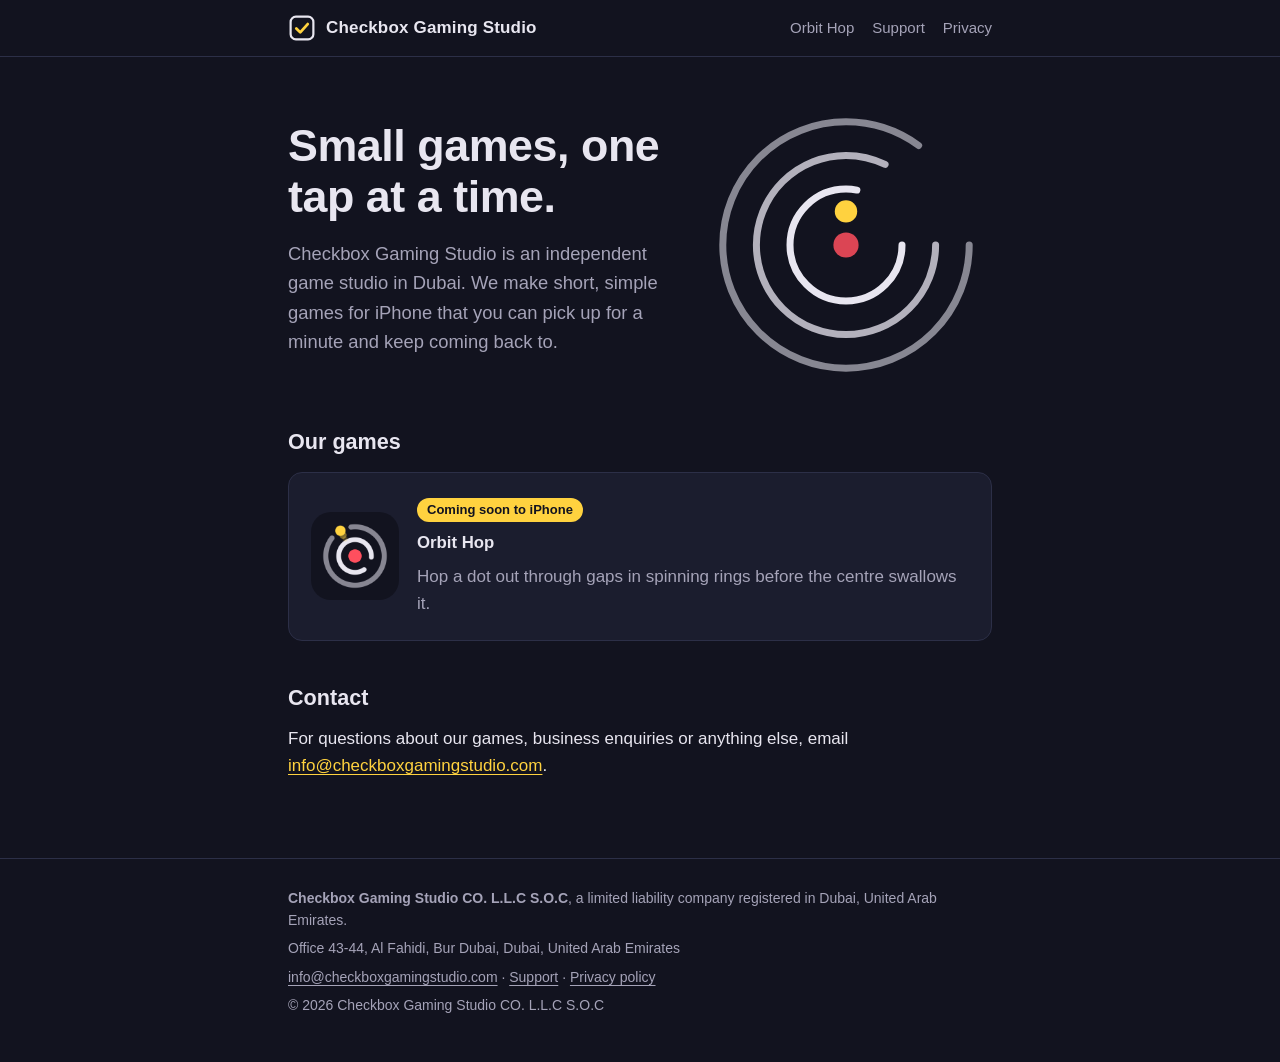
==== index.html @ 4ee4894c "Company website: home, Orbit Hop, support, privacy policy Co-Authored-By: Claude Opus 5.5 <noreply@a" ====
<!doctype html>
<html lang="en">
<head>
  <meta charset="utf-8">
  <meta name="viewport" content="width=device-width, initial-scale=1">
  <title>Checkbox Gaming Studio</title>
  <meta name="description" content="Checkbox Gaming Studio is an independent game studio in Dubai making small, simple games for iPhone.">
  <link rel="icon" href="/assets/favicon.svg" type="image/svg+xml">
  <link rel="stylesheet" href="/assets/style.css">
</head>
<body>
  <header class="site-header">
    <div class="wrap">
      <a class="brand" href="/">
        <svg viewBox="0 0 32 32" aria-hidden="true"><rect x="3" y="3" width="26" height="26" rx="6" fill="none" stroke="#e8e6f0" stroke-width="2.5"/><path d="M9.5 16.5l4.5 4.5 8.5-9.5" fill="none" stroke="#ffd23f" stroke-width="3.2" stroke-linecap="round" stroke-linejoin="round"/></svg>
        Checkbox Gaming Studio
      </a>
      <nav class="nav" aria-label="Main">
        <a href="/orbit-hop/">Orbit Hop</a>
        <a href="/support/">Support</a>
        <a href="/privacy/">Privacy</a>
      </nav>
    </div>
  </header>

  <main>
    <div class="wrap">
      <section class="hero">
        <div>
          <h1>Small games, one tap at a time.</h1>
          <p class="lead">Checkbox Gaming Studio is an independent game studio in Dubai. We make short, simple games for iPhone that you can pick up for a minute and keep coming back to.</p>
        </div>
        <svg class="orbit" viewBox="0 0 200 200" role="img" aria-label="Rotating rings with gaps, and a yellow dot orbiting inside them">
          <circle class="ring r1" cx="100" cy="100" r="88" stroke-width="5" stroke-dasharray="470 83" opacity="0.55"/>
          <circle class="ring r2" cx="100" cy="100" r="64" stroke-width="5" stroke-dasharray="330 72" opacity="0.75"/>
          <circle class="ring r3" cx="100" cy="100" r="40" stroke-width="5" stroke-dasharray="196 55"/>
          <g class="dot-path"><circle cx="100" cy="76" r="8" fill="#ffd23f"/></g>
          <circle cx="100" cy="100" r="9" fill="#ff4f5e" opacity="0.85"/>
        </svg>
      </section>

      <h2>Our games</h2>
      <a class="card game-card" href="/orbit-hop/" style="text-decoration:none;color:inherit">
        <img src="/assets/orbit-hop-icon.png" alt="Orbit Hop app icon" width="88" height="88">
        <div>
          <span class="badge">Coming soon to iPhone</span>
          <h3>Orbit Hop</h3>
          <p class="muted">Hop a dot out through gaps in spinning rings before the centre swallows it.</p>
        </div>
      </a>

      <h2>Contact</h2>
      <p>For questions about our games, business enquiries or anything else, email <a href="mailto:info@checkboxgamingstudio.com">info@checkboxgamingstudio.com</a>.</p>
    </div>
  </main>

  <footer class="site-footer">
    <div class="wrap">
      <p><strong>Checkbox Gaming Studio CO. L.L.C S.O.C</strong>, a limited liability company registered in Dubai, United Arab Emirates.</p>
      <p>Office 43-44, Al Fahidi, Bur Dubai, Dubai, United Arab Emirates</p>
      <p><a href="mailto:info@checkboxgamingstudio.com">info@checkboxgamingstudio.com</a> · <a href="/support/">Support</a> · <a href="/privacy/">Privacy policy</a></p>
      <p>© 2026 Checkbox Gaming Studio CO. L.L.C S.O.C</p>
    </div>
  </footer>
</body>
</html>
---- assets/style.css ----
/* Checkbox Gaming Studio: colours from Orbit Hop's "Night" theme. */
:root {
  --bg: #12131f;
  --surface: #1b1d2e;
  --line: #2c2f47;
  --text: #e8e6f0;
  --muted: #a5a3b8;
  --accent: #ffd23f;
  --alert: #ff4f5e;
  --radius: 14px;
  --max: 46rem;
  color-scheme: dark;
}

* { box-sizing: border-box; }

html { -webkit-text-size-adjust: 100%; }

body {
  margin: 0;
  background: var(--bg);
  color: var(--text);
  font: 17px/1.6 -apple-system, BlinkMacSystemFont, "Segoe UI", Roboto, "Helvetica Neue", Arial, sans-serif;
}

a { color: var(--accent); text-underline-offset: 0.18em; }
a:hover { text-decoration-thickness: 2px; }
a:focus-visible { outline: 2px solid var(--accent); outline-offset: 3px; border-radius: 4px; }

.wrap { max-width: var(--max); margin: 0 auto; padding: 0 16px; }

/* Header */
.site-header { border-bottom: 1px solid var(--line); }
.site-header .wrap {
  display: flex; align-items: center; justify-content: space-between;
  gap: 16px; flex-wrap: wrap; padding-top: 14px; padding-bottom: 14px;
}
.brand {
  display: flex; align-items: center; gap: 10px;
  color: var(--text); text-decoration: none; font-weight: 700; letter-spacing: 0.01em;
}
.brand svg { width: 28px; height: 28px; flex: none; }
.nav { display: flex; gap: 18px; flex-wrap: wrap; font-size: 15px; }
.nav a { color: var(--muted); text-decoration: none; }
.nav a:hover, .nav a[aria-current="page"] { color: var(--text); }

/* Content */
main { padding: 48px 0 64px; }
h1 { font-size: clamp(2rem, 6vw, 2.8rem); line-height: 1.15; margin: 0 0 16px; letter-spacing: -0.01em; }
h2 { font-size: 1.35rem; margin: 40px 0 10px; }
h3 { font-size: 1.05rem; margin: 24px 0 6px; }
p, ul, ol { margin: 0 0 14px; }
li { margin-bottom: 6px; }
.lead { font-size: 1.15rem; color: var(--muted); max-width: 36rem; }
.muted { color: var(--muted); }
.small { font-size: 14px; }

.hero { display: grid; gap: 32px; align-items: center; }
@media (min-width: 720px) { .hero { grid-template-columns: 1.3fr 1fr; } }

.card {
  background: var(--surface); border: 1px solid var(--line); border-radius: var(--radius);
  padding: 22px;
}
.game-card { display: flex; gap: 18px; align-items: center; margin-top: 12px; }
.game-card img { width: 88px; height: 88px; border-radius: 20px; flex: none; }
.game-card h3 { margin-top: 0; }
.game-card p { margin-bottom: 0; }

.badge {
  display: inline-block; font-size: 13px; font-weight: 600; color: var(--bg);
  background: var(--accent); border-radius: 999px; padding: 2px 10px; margin-bottom: 8px;
}

.button {
  display: inline-block; background: var(--accent); color: var(--bg); font-weight: 700;
  text-decoration: none; padding: 10px 18px; border-radius: 999px;
}

dl.facts { display: grid; grid-template-columns: max-content 1fr; gap: 6px 18px; margin: 0; }
dl.facts dt { color: var(--muted); }
dl.facts dd { margin: 0; }
@media (max-width: 480px) {
  dl.facts { grid-template-columns: 1fr; }
  dl.facts dd { margin-bottom: 8px; }
}

/* The orbit drawing */
.orbit { width: 100%; max-width: 200px; justify-self: center; }
@media (min-width: 720px) { .orbit { max-width: 280px; } }
.orbit .ring { fill: none; stroke: var(--text); stroke-linecap: round; transform-origin: 100px 100px; }
.orbit .r1 { animation: spin 14s linear infinite; }
.orbit .r2 { animation: spin 10s linear infinite reverse; }
.orbit .r3 { animation: spin 7s linear infinite; }
.orbit .dot-path { transform-origin: 100px 100px; animation: spin 3.2s linear infinite; }
@keyframes spin { to { transform: rotate(360deg); } }
@media (prefers-reduced-motion: reduce) {
  .orbit .ring, .orbit .dot-path { animation: none; }
}

/* Legal pages */
.legal h2 { border-top: 1px solid var(--line); padding-top: 24px; }

/* Footer */
.site-footer { border-top: 1px solid var(--line); padding: 28px 0 40px; font-size: 14px; color: var(--muted); }
.site-footer p { margin-bottom: 6px; }
.site-footer a { color: var(--muted); }
.site-footer a:hover { color: var(--text); }
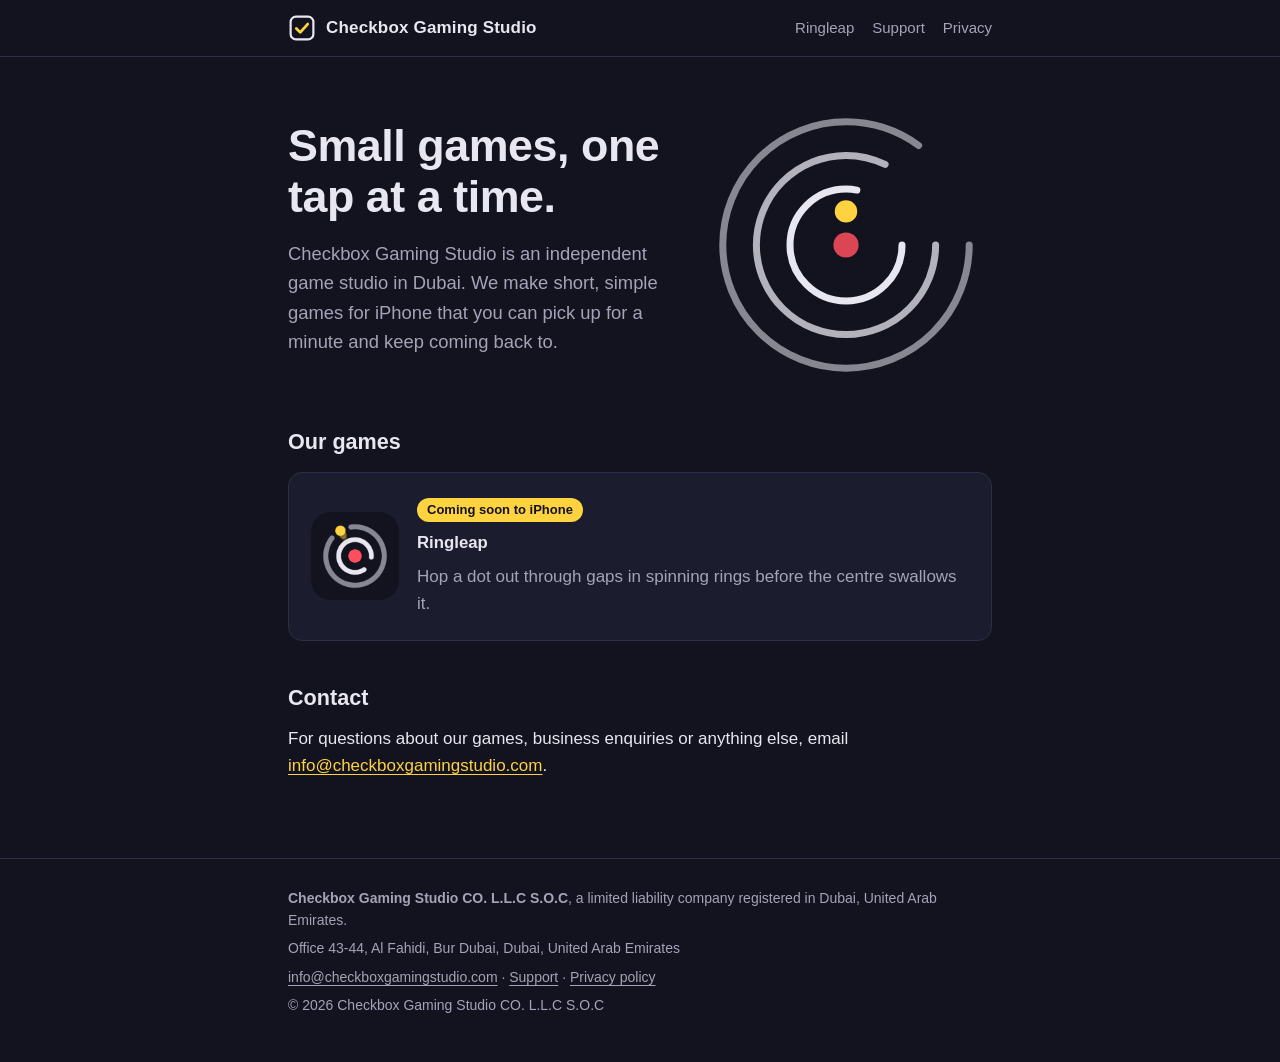
==== commit b90f5db6: "Rename the game to Ringleap Co-Authored-By: Claude Opus 5.5 <noreply@anthropic.com>" ====
--- a/index.html
+++ b/index.html
@@ -16,7 +16,7 @@
         Checkbox Gaming Studio
       </a>
       <nav class="nav" aria-label="Main">
-        <a href="/orbit-hop/">Orbit Hop</a>
+        <a href="/ringleap/">Ringleap</a>
         <a href="/support/">Support</a>
         <a href="/privacy/">Privacy</a>
       </nav>
@@ -40,11 +40,11 @@
       </section>
 
       <h2>Our games</h2>
-      <a class="card game-card" href="/orbit-hop/" style="text-decoration:none;color:inherit">
-        <img src="/assets/orbit-hop-icon.png" alt="Orbit Hop app icon" width="88" height="88">
+      <a class="card game-card" href="/ringleap/" style="text-decoration:none;color:inherit">
+        <img src="/assets/ringleap-icon.png" alt="Ringleap app icon" width="88" height="88">
         <div>
           <span class="badge">Coming soon to iPhone</span>
-          <h3>Orbit Hop</h3>
+          <h3>Ringleap</h3>
           <p class="muted">Hop a dot out through gaps in spinning rings before the centre swallows it.</p>
         </div>
       </a>
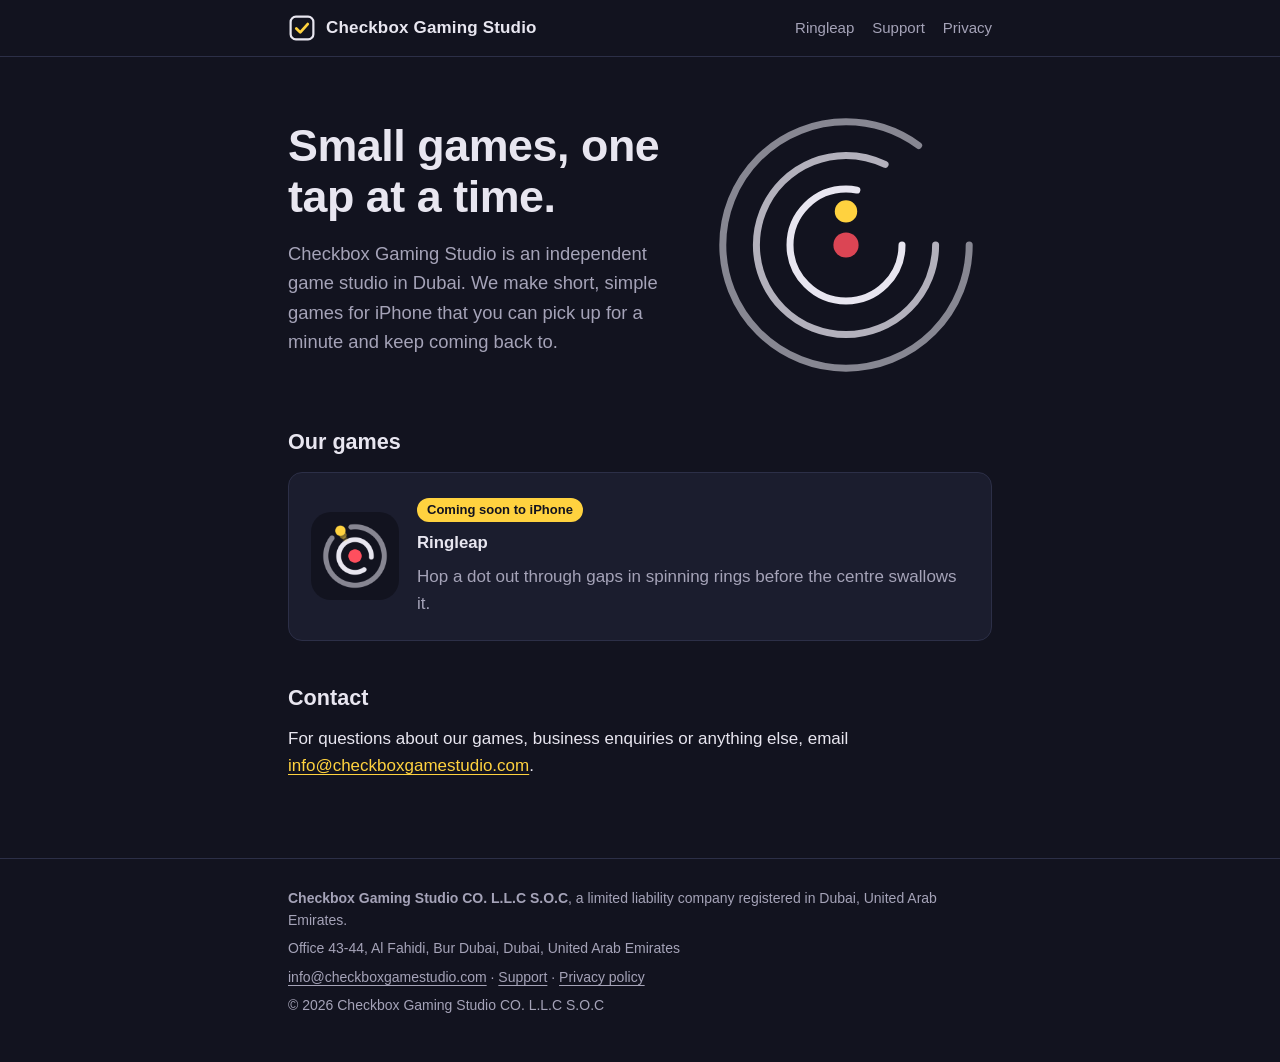
==== commit d94fbcea: "Use the registered domain, checkboxgamestudio.com Co-Authored-By: Claude Opus 5.5 <noreply@anthropic" ====
--- a/index.html
+++ b/index.html
@@ -50,7 +50,7 @@
       </a>
 
       <h2>Contact</h2>
-      <p>For questions about our games, business enquiries or anything else, email <a href="mailto:info@checkboxgamingstudio.com">info@checkboxgamingstudio.com</a>.</p>
+      <p>For questions about our games, business enquiries or anything else, email <a href="mailto:info@checkboxgamestudio.com">info@checkboxgamestudio.com</a>.</p>
     </div>
   </main>
 
@@ -58,7 +58,7 @@
     <div class="wrap">
       <p><strong>Checkbox Gaming Studio CO. L.L.C S.O.C</strong>, a limited liability company registered in Dubai, United Arab Emirates.</p>
       <p>Office 43-44, Al Fahidi, Bur Dubai, Dubai, United Arab Emirates</p>
-      <p><a href="mailto:info@checkboxgamingstudio.com">info@checkboxgamingstudio.com</a> · <a href="/support/">Support</a> · <a href="/privacy/">Privacy policy</a></p>
+      <p><a href="mailto:info@checkboxgamestudio.com">info@checkboxgamestudio.com</a> · <a href="/support/">Support</a> · <a href="/privacy/">Privacy policy</a></p>
       <p>© 2026 Checkbox Gaming Studio CO. L.L.C S.O.C</p>
     </div>
   </footer>
--- a/assets/style.css
+++ b/assets/style.css
@@ -1,4 +1,4 @@
-/* Checkbox Gaming Studio: colours from Orbit Hop's "Night" theme. */
+/* Checkbox Gaming Studio: colours from Ringleap's "Night" theme. */
 :root {
   --bg: #12131f;
   --surface: #1b1d2e;
